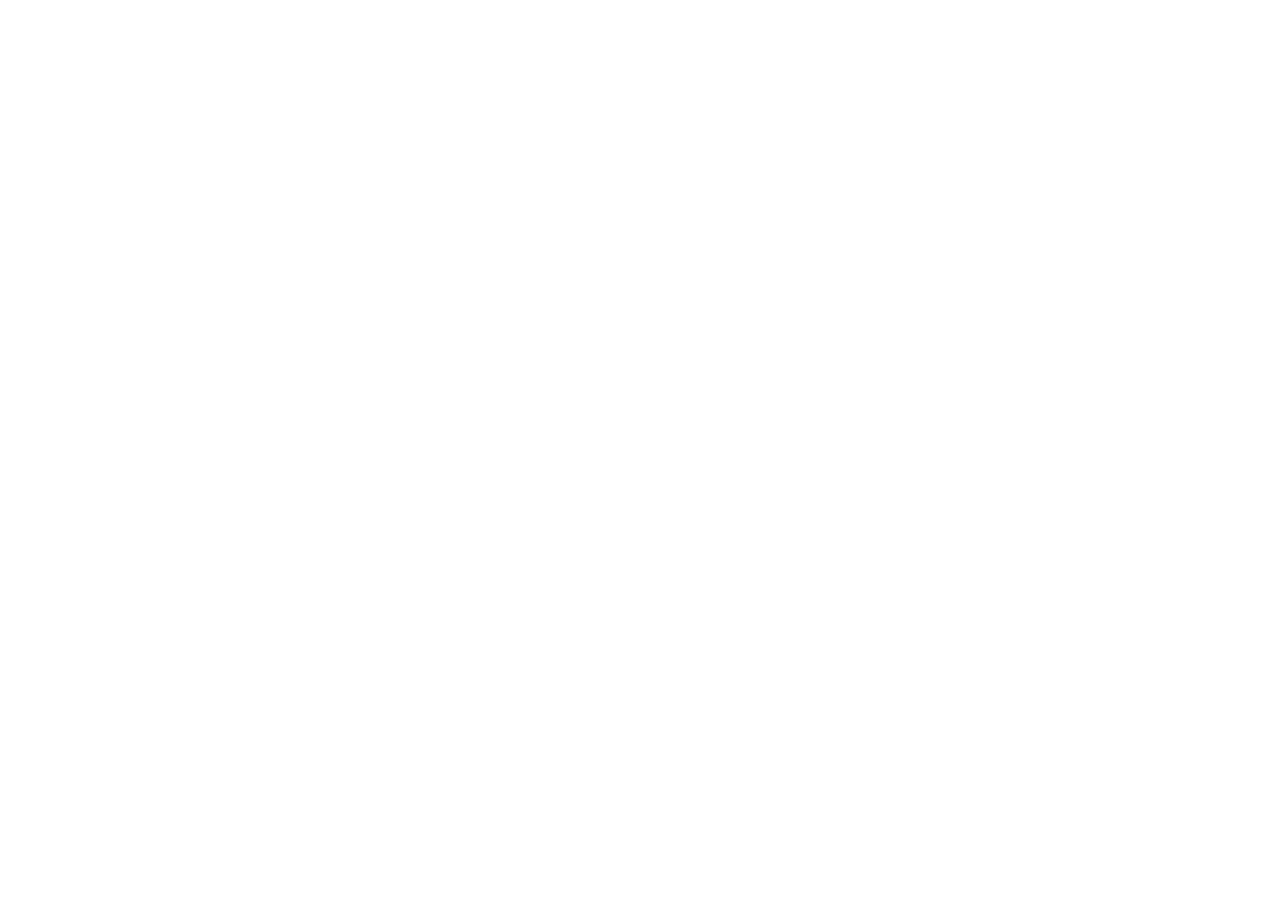
==== Chat App/index.html @ 77a9c93e "Challenge App Chat" ====
<!DOCTYPE html>
<html lang="pt-br">
<head>
  <meta charset="UTF-8">
  <meta http-equiv="X-UA-Compatible" content="IE=edge">
  <meta name="viewport" content="width=device-width, initial-scale=1.0">
  <title>Chat app</title>
  <link rel="stylesheet" href="style.css">
  <link rel="shortcut icon" href="images/favicon-32x32.png" type="image/x-icon">
</head>
<body>
  
</body>
</html>
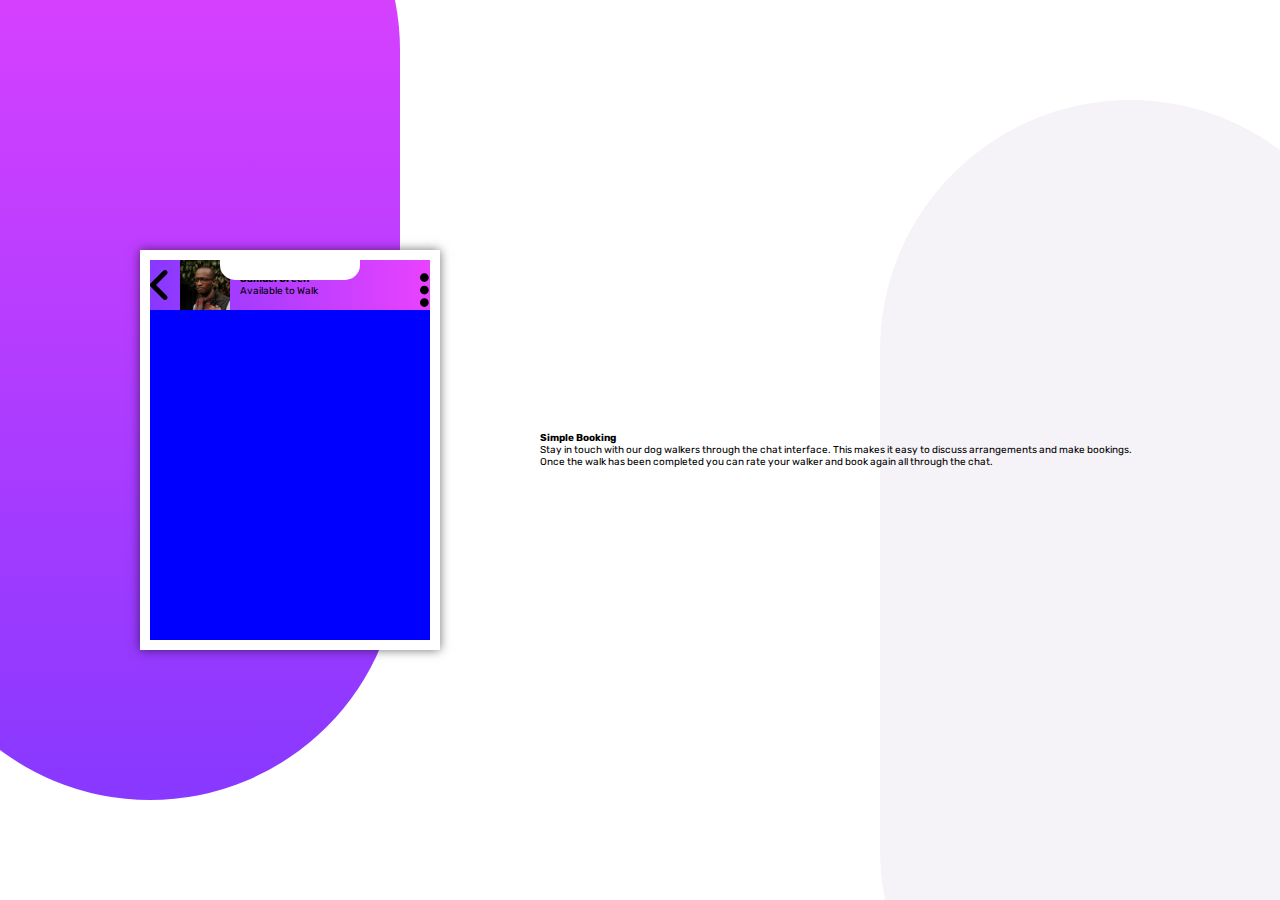
==== commit f3dce910: "phone and background" ====
--- a/Chat App/index.html
+++ b/Chat App/index.html
@@ -9,6 +9,30 @@
   <link rel="shortcut icon" href="images/favicon-32x32.png" type="image/x-icon">
 </head>
 <body>
-  
+  <div class="boxes">
+    <div class="radius1"></div>
+    <div class="radius2"></div>
+  </div>
+  <main>
+    <div class="phone">
+      <div class="profile">
+        <div class="profile-name">
+            <img src="images/angle-left.svg" alt="angle left" class="arrow">
+            <img src="images/avatar.jpg" alt="picture profile" class="picture">
+            <div>
+              <h3>Samuel Green</h3>
+              <span>Available to Walk</span>
+          </div>
+        </div>
+        <img src="images/dots.svg" alt="toggle"  class="toggle">
+      </div>
+    </div>
+    <div class="text">
+      <h2>Simple Booking</h2>
+      <p>
+        Stay in touch with our dog walkers through the chat interface. This makes it easy to discuss arrangements and make bookings. Once the walk has been completed you can rate your walker and book again all through the chat.
+      </p>
+    </div>
+  </main>
 </body>
 </html>--- a/Chat App/style.css
+++ b/Chat App/style.css
@@ -0,0 +1,124 @@
+@import url('https://fonts.googleapis.com/css2?family=Rubik:wght@400;500;700&display=swap');
+
+:root {
+  --main-heading: hsl(271, 36%, 24%);
+  --sub-heading: hsl(276, 100%, 81%);
+  --chat-left: hsl(276, 55%, 52%);
+  --chat-right: hsl(271, 15%, 43%);
+  --placeholder: hsl(206, 6%, 79%);
+  --paragraph: hsl(270, 7%, 64%);
+  --gradient-magenta: hsl(293, 100%, 63%);
+  --gradient-violet: hsl(264, 100%, 61%);
+  --background-white: hsl(0, 0%, 100%);
+  --background-app: hsl(270, 20%, 96%);
+  --background-button: hsl(271, 36%, 24%);
+  --background-radio-button: hsl(289, 100%, 72%);
+}
+
+* {
+  padding: 0;
+  margin: 0;
+  box-sizing: border-box;
+  font-size: 10px;
+  font-family: "rubik";
+}
+
+/* ------------ BACKGROUND ---------------- */
+
+body {
+  width: 100vw;
+  height: 100vh;
+  display: flex;
+  justify-content: center;
+  align-items: center;
+  position: relative;
+}
+
+.boxes {
+  width: 100%;
+  height: 100%;
+  position: absolute;
+  overflow: hidden;
+  z-index: -1;
+}
+
+.boxes div {
+  height: 100rem;
+  width: min(50rem, 60%);
+  border-radius: 40rem;
+  position: absolute;
+}
+
+.radius1 {
+  top: -20rem;
+  left: -10rem;
+  background: linear-gradient(180deg, var(--gradient-magenta), var(--gradient-violet));
+}
+.radius2 {
+  right: -10rem;
+  bottom: -20rem;
+  background: var(--background-app);
+}
+
+/* ------------ CONTENT ---------------- */
+main {
+  width: min(100rem, 80%);
+  /* background: lightblue; */
+  display: flex;
+  gap: 10rem;
+  justify-content: center;
+  align-items: center;
+}
+.text {
+  flex: 1;
+}
+
+/* ------------ SMARTPHONE ---------------- */
+
+.phone {
+  height: 40rem;
+  width: 30rem;
+  background: blue;
+  position: relative;
+  border: 1rem solid white;
+  /* overflow: hidden; */
+  box-shadow: 0rem 0rem 1rem rgba(0, 0, 0, 0.555);
+}
+
+.phone::after {
+  content: "";
+  position: absolute;
+  background: white;
+  top: -1rem;
+  left: 50%;
+  transform: translatex(-50%);
+  width: 50%;
+  height: 3rem;
+  border-bottom-left-radius: 1.5rem;
+  border-bottom-right-radius: 1.5rem;
+}
+
+.profile,
+.profile-name {
+  display: flex;
+  align-items: center;
+}
+.profile {
+  justify-content: space-between;
+  align-items: end;
+  background: linear-gradient(-90deg, var(--gradient-magenta), var(--gradient-violet));
+}
+.profile-name {
+  gap: 1rem;
+}
+
+.picture {
+  width: 5rem;
+}
+
+.arrow {
+  width: 2rem;
+}
+.toggle {
+  width: 1rem;
+}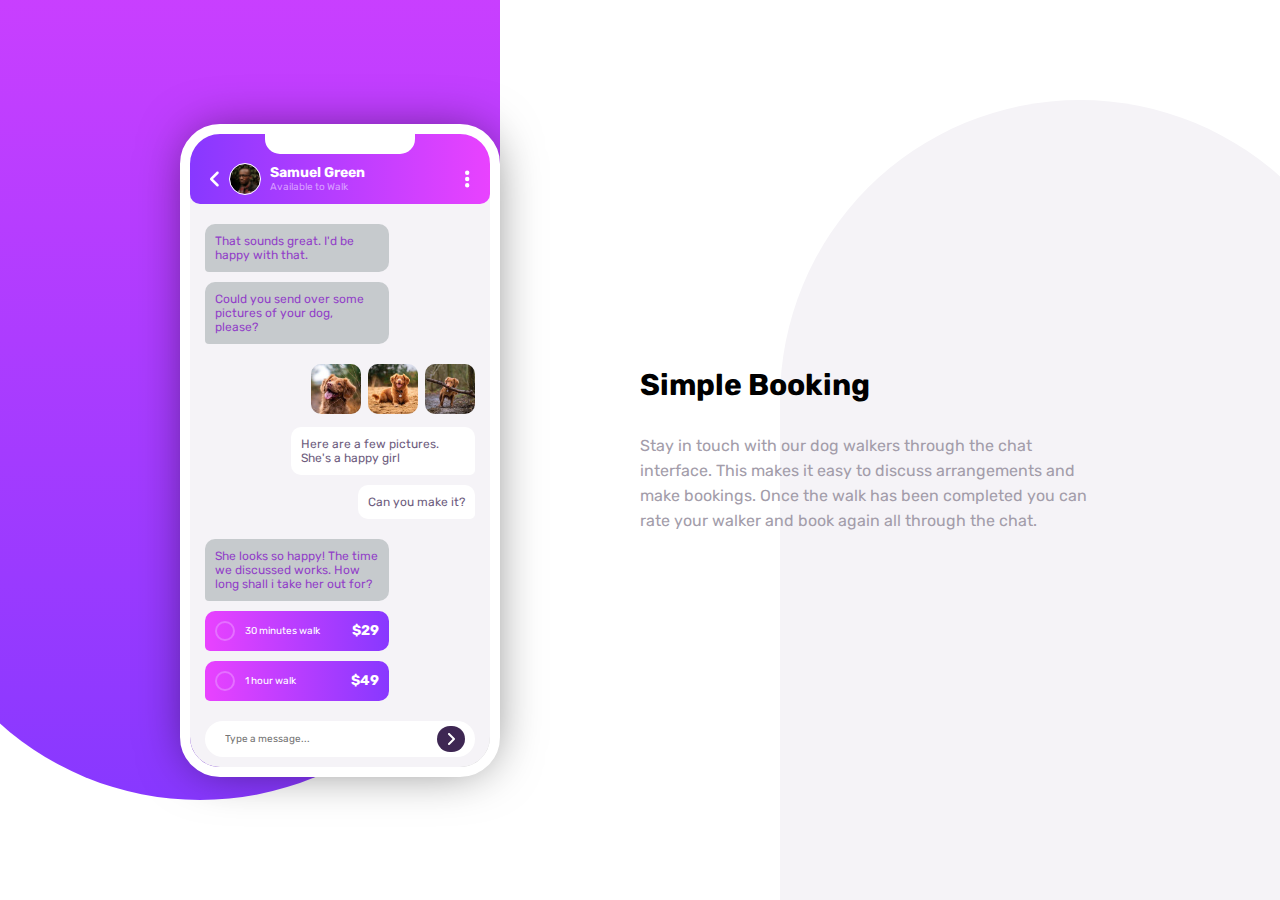
==== commit 660eb65f: "app not responsive" ====
--- a/Chat App/index.html
+++ b/Chat App/index.html
@@ -26,6 +26,46 @@
         </div>
         <img src="images/dots.svg" alt="toggle"  class="toggle">
       </div>
+      <div class="conversation">
+        <div class="her">
+          <p>That sounds great. I'd be happy with that.</p>
+          <p>Could you send over some pictures of your dog, please?</p>
+        </div>
+        <div class="him">
+          <div class="dog-photos">
+            <img src="images/dog-image-1.jpg" alt="dog">
+            <img src="images/dog-image-2.jpg" alt="dog">
+            <img src="images/dog-image-3.jpg" alt="dog">
+          </div>
+          <p>Here are a few pictures. She's a happy girl</p>
+          <p>Can you make it?</p>
+        </div>
+        <div class="her">
+          <p>
+            She looks so happy! The time we discussed works. How long shall i take her out for?
+          </p>
+          <div class="check">
+            <div class="time">
+              <div class="checked"></div>
+              <span>30 minutes walk</span>
+            </div>
+            <h4>$29</h4>
+          </div>
+          <div class="check">
+            <div class="time">
+              <div class="checked"></div>
+              <span>1 hour walk</span>
+            </div>
+            <h4>$49</h4>
+          </div>
+        </div>
+      </div>
+      <div class="new-message">
+        <input type="text" placeholder="Type a message...">
+        <div class="new">
+          <img src="images/angle-right.svg" alt="">
+        </div>
+      </div>
     </div>
     <div class="text">
       <h2>Simple Booking</h2>
--- a/Chat App/style.css
+++ b/Chat App/style.css
@@ -43,29 +43,28 @@
 }
 
 .boxes div {
-  height: 100rem;
-  width: min(50rem, 60%);
+  height: 120rem;
+  width: min(60rem, 60%);
   border-radius: 40rem;
   position: absolute;
 }
 
 .radius1 {
-  top: -20rem;
+  top: -40rem;
   left: -10rem;
   background: linear-gradient(180deg, var(--gradient-magenta), var(--gradient-violet));
 }
 .radius2 {
   right: -10rem;
-  bottom: -20rem;
+  bottom: -40rem;
   background: var(--background-app);
 }
 
 /* ------------ CONTENT ---------------- */
 main {
-  width: min(100rem, 80%);
-  /* background: lightblue; */
-  display: flex;
-  gap: 10rem;
+  width: min(90rem, 80%);
+  display: flex;
+  gap: 15rem;
   justify-content: center;
   align-items: center;
 }
@@ -76,13 +75,12 @@
 /* ------------ SMARTPHONE ---------------- */
 
 .phone {
-  height: 40rem;
   width: 30rem;
-  background: blue;
+  background: var(--background-app);
   position: relative;
-  border: 1rem solid white;
-  /* overflow: hidden; */
-  box-shadow: 0rem 0rem 1rem rgba(0, 0, 0, 0.555);
+  outline: 1rem solid white;
+  box-shadow: 0rem 0rem 5rem rgba(0, 0, 0, 0.555);
+  border-radius: 3rem;
 }
 
 .phone::after {
@@ -98,6 +96,9 @@
   border-bottom-right-radius: 1.5rem;
 }
 
+/* ------------ PROFILE ---------------- */
+
+
 .profile,
 .profile-name {
   display: flex;
@@ -105,20 +106,167 @@
 }
 .profile {
   justify-content: space-between;
-  align-items: end;
+  align-items: center;
   background: linear-gradient(-90deg, var(--gradient-magenta), var(--gradient-violet));
+  padding: 3rem 2rem 1rem;
+  border-radius: 1rem
 }
 .profile-name {
   gap: 1rem;
 }
 
 .picture {
+  width: 3rem;
+  border-radius: 2rem;
+  outline: 1px solid var(--background-white);
+}
+
+.arrow {
+  width: 1rem;
+}
+.toggle {
+  width: .5rem;
+}
+
+.profile-name h3 {
+  color: var(--background-white);
+  font-size: 1.4rem;
+}
+.profile-name h3 + span {
+  color: var(--sub-heading);
+}
+
+/* ------------ CONVERSATION ---------------- */
+
+.conversation {
+  padding: 1rem 1.5rem;
+  display: flex;
+  flex-direction: column;
+}
+
+.dog-photos img {
   width: 5rem;
-}
-
-.arrow {
+  border-radius: 1rem;
+  margin-left: .5rem;
+}
+
+.her p {
+  color: blue;
+  width: 68%;
+  font-size: 1.2rem;
+  background: var(--placeholder);
+  color: var(--chat-left);
+  padding: 1rem;
+  border-radius: 1rem;
+  border-bottom-left-radius: .4rem;
+  margin: 1rem 0rem;
+}
+
+.him {
+  text-align: end;
+  width: 68%;
+  align-self: end;
+  margin: 1rem 0rem;
+}
+
+.him p:nth-child(2) {
+  text-align: start;
+}
+
+.him p {
+  font-size: 1.2rem;
+  background: var(--background-white);
+  color: var(--chat-right);
+  padding: 1rem;
+  border-radius: 1rem;
+  border-bottom-right-radius: .5rem;
+  display: inline-block;
+  width: auto;
+  margin-top: 1rem;
+}
+
+.check {
+  display: flex;
+  background: linear-gradient(to right, var(--gradient-magenta), var(--gradient-violet));
+  width: 68%;
+  border-radius: 1rem;
+  border-bottom-left-radius: .5rem;
+  align-items: center;
+  font-size: 1.2rem;
+  padding: 1rem;
+  justify-content: space-between;
+  margin-bottom: 1rem;
+}
+.time {
+  display: flex;
+  align-items: center;
+  color: var(--background-white);
+  gap: 1rem;
+}
+
+h4 {
+  color: var(--background-white);
+  font-size: 1.4rem;
+}
+
+.checked {
+  border: 2px solid var(--background-radio-button);
+  border-radius: 5rem;
+  background: transparent;
   width: 2rem;
-}
-.toggle {
-  width: 1rem;
+  height: 2rem;
+  border-radius: 2rem;
+}
+
+/* ------------ TEXT BOX ---------------- */
+
+.new-message {
+  display: flex;
+  background: var(--background-white);
+  width: 90%;
+  margin: 0 auto 1rem;
+  padding: .5rem 1rem .5rem 2rem;
+  border-radius: 2rem;
+}
+
+.new-message input {
+  border: none;
+  flex: 1;
+}
+
+.new-message input:focus {
+  border: none;
+}
+
+.new {
+  background: var(--background-button);
+  padding: .5rem 1rem;
+  border-radius: 3rem;
+}
+
+.new-message img {
+  width: .8rem;
+  display: block;
+}
+
+
+/* ------------ DESCRIPTION ---------------- */
+
+h2 {
+  font-size: 3rem;
+  margin-bottom: 3rem;
+}
+
+.text p {
+  font-size: 1.6rem;
+  color: var(--paragraph);
+  line-height: 2.5rem;
+}
+
+/* ------------ MEDIA QUERIES ---------------- */
+
+@media (max-width: 770px) {
+  main {
+    flex-direction: column;
+  }
 }